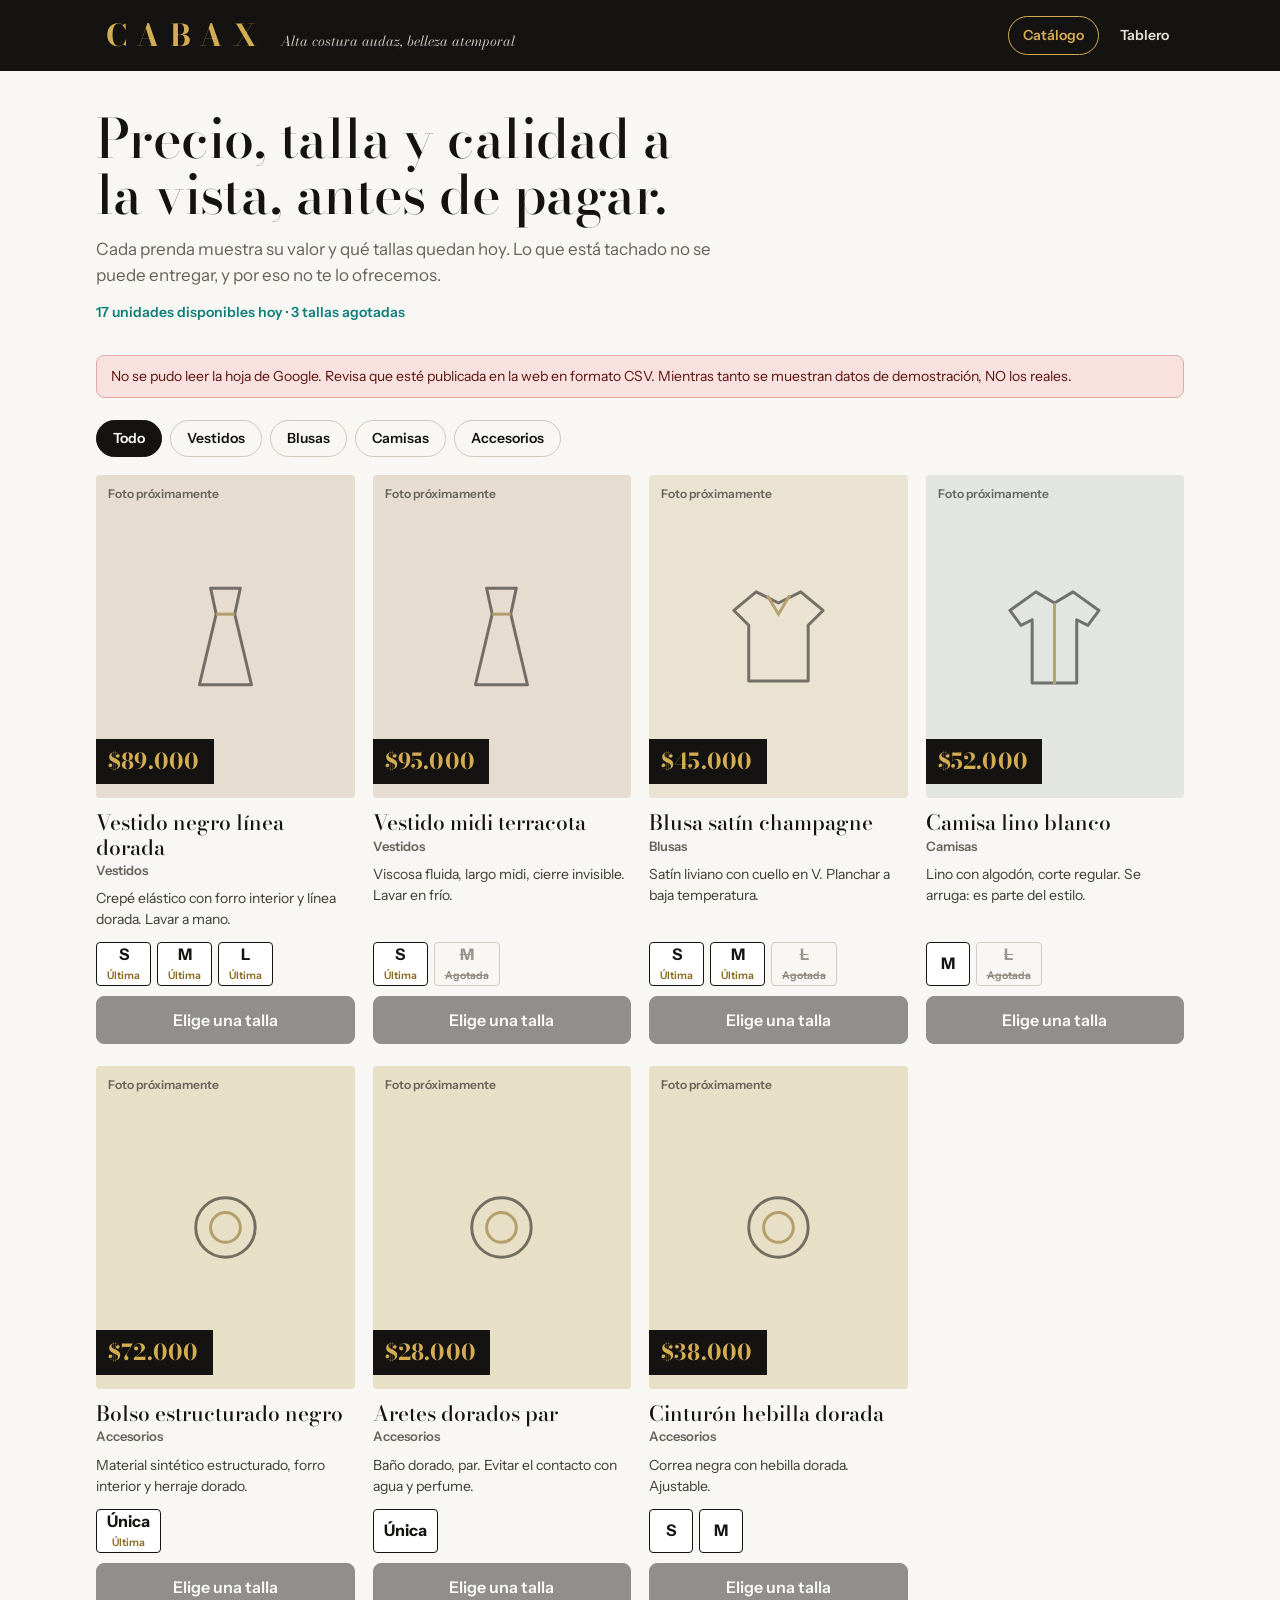
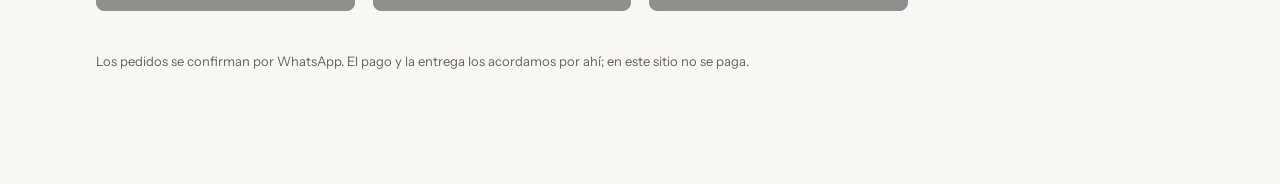
==== index.html @ 47107a6c "Add files via upload" ====
<!doctype html>
<html lang="es">
<head>
<meta charset="utf-8">
<meta name="viewport" content="width=device-width,initial-scale=1,viewport-fit=cover">
<title>CABAX · Catálogo</title>
<meta name="description" content="Alta costura audaz en Maicao: mira el precio, la talla y la calidad de cada prenda antes de pagar.">
<link rel="preconnect" href="https://fonts.googleapis.com">
<link rel="preconnect" href="https://fonts.gstatic.com" crossorigin>
<link href="https://fonts.googleapis.com/css2?family=Bodoni+Moda:ital,opsz,wght@0,6..96,500;0,6..96,700;1,6..96,500&family=Instrument+Sans:wght@400;500;600;700&display=swap" rel="stylesheet">
<link rel="stylesheet" href="cabax.css">
<style>
.hero { padding-block: 40px 20px; max-width: 760px; }
.hero h1 { font-family: var(--f-display); font-weight: 500; font-size: clamp(32px, 6vw, 54px); line-height: 1.04; margin: 0 0 14px; letter-spacing: -.01em; text-wrap: balance; }
.hero p { margin: 0; color: var(--muted); font-size: 17px; max-width: 56ch; }
.stock-line { margin-top: 14px; font-size: 14px; font-weight: 600; color: var(--teal); }
.chips { display: flex; gap: 8px; flex-wrap: wrap; margin-block: 22px 18px; }
.chip { border: 1px solid #cfc9bd; background: transparent; border-radius: 999px; padding: 7px 16px; font-weight: 600; font-size: 14px; cursor: pointer; }
.chip[aria-pressed="true"] { background: var(--ink); color: #fff; border-color: var(--ink); }
.grid { display: grid; grid-template-columns: repeat(auto-fill, minmax(250px, 1fr)); gap: 22px 18px; }
.prod { display: flex; flex-direction: column; min-width: 0; }
.ph { position: relative; aspect-ratio: 4 / 5; background: var(--tint, #e9e4d8); border-radius: 4px; overflow: hidden; display: grid; place-items: center; }
.ph img { position: absolute; inset: 0; width: 100%; height: 100%; object-fit: cover; }
.ph svg { width: 46%; opacity: .55; }
.ph .soon { position: absolute; top: 10px; left: 12px; font-size: 12px; color: rgba(20,19,17,.6); font-weight: 600; }
.tag { position: absolute; left: 0; bottom: 14px; background: var(--ink); color: var(--gold-bright); font-family: var(--f-display); font-weight: 700; font-size: 22px; padding: 6px 14px 6px 12px; letter-spacing: .01em; font-variant-numeric: lining-nums; }
.prod h2 { font-family: var(--f-display); font-weight: 500; font-size: 21px; line-height: 1.15; margin: 12px 0 2px; }
.prod .cat { font-size: 13px; color: var(--muted); font-weight: 600; }
.prod .q { font-size: 14px; color: #3d3a34; margin: 8px 0 12px; }
.sizes { display: flex; flex-wrap: wrap; gap: 6px; margin-top: auto; }
.sz { min-width: 44px; height: 44px; padding: 0 10px; border: 1px solid var(--ink); background: #fff; border-radius: 4px; font-weight: 700; cursor: pointer; display: grid; place-items: center; line-height: 1.1; }
.sz small { display: block; font-size: 10.5px; font-weight: 600; color: var(--gold); }
.sz[aria-pressed="true"] { background: var(--ink); color: #fff; }
.sz[aria-pressed="true"] small { color: var(--gold-bright); }
.sz:disabled { border-color: #d3cec3; color: #9a958a; background: transparent; text-decoration: line-through; cursor: not-allowed; }
.sz:disabled small { text-decoration: none; color: #8a857a; }
.add { margin-top: 10px; width: 100%; }
.empty { color: var(--muted); padding: 40px 0; }

.bar { position: fixed; left: 0; right: 0; bottom: 0; background: var(--ink); color: #fff; z-index: 30; padding: 12px max(16px, env(safe-area-inset-right)) calc(12px + env(safe-area-inset-bottom)) max(16px, env(safe-area-inset-left)); }
.bar .in { max-width: 1120px; margin: 0 auto; display: flex; align-items: center; gap: 14px; }
.bar .info { flex: 1; min-width: 0; line-height: 1.2; }
.bar .info small { color: #b9b3a6; font-size: 12.5px; display: block; }
.bar .info b { font-family: var(--f-display); font-size: 22px; color: var(--gold-bright); }

dialog { border: 0; padding: 0; width: min(560px, 100vw); max-width: 100vw; max-height: 100dvh; border-radius: 12px 12px 0 0; background: var(--paper); color: var(--ink); margin: auto auto 0; }
dialog::backdrop { background: rgba(20,19,17,.55); }
.sheet { padding: 18px max(16px, env(safe-area-inset-left)) calc(20px + env(safe-area-inset-bottom)); display: grid; gap: 14px; max-height: 92dvh; overflow: auto; }
.sheet h2 { font-family: var(--f-display); font-weight: 500; font-size: 26px; margin: 0; }
.lines { display: grid; gap: 0; border-top: 1px solid var(--line); }
.ln { display: flex; justify-content: space-between; gap: 10px; align-items: center; padding: 10px 0; border-bottom: 1px solid var(--line); }
.ln b { font-weight: 600; display: block; }
.ln span { font-size: 13.5px; color: var(--muted); }
.ln .p { font-family: var(--f-display); font-weight: 700; white-space: nowrap; }
.row2 { display: grid; grid-template-columns: 1fr 1fr; gap: 12px; }
.err-t { color: var(--bad); font-size: 13.5px; margin: -6px 0 0; }
.total { display: flex; justify-content: space-between; align-items: baseline; font-size: 15px; }
.total b { font-family: var(--f-display); font-size: 26px; }
.note { font-size: 13.5px; color: var(--muted); margin: 0; }
.acts { display: flex; gap: 10px; flex-wrap: wrap; }
.acts .btn { flex: 1; min-width: 150px; }
@media (max-width: 560px) {
  .slogan { display: none; }
  .hero { padding-block: 26px 8px; }
  .grid { grid-template-columns: repeat(2, minmax(0, 1fr)); gap: 20px 12px; }
  .tag { font-size: 17px; padding: 5px 10px 5px 9px; bottom: 10px; }
  .prod h2 { font-size: 17px; }
  .prod .q { font-size: 13px; }
  .sz { min-width: 40px; height: 42px; padding: 0 8px; }
}
@media (max-width: 360px) { .row2 { grid-template-columns: 1fr; } }
@media (prefers-reduced-motion: no-preference) { .sz, .btn, .chip { transition: background-color .15s, color .15s; } }
</style>
</head>
<body>
<header class="top">
  <div class="wrap">
    <a class="brand" href="index.html" aria-label="CABAX, inicio"><span class="wordmark">CABAX</span><span class="slogan">Alta costura audaz, belleza atemporal</span></a>
    <nav class="nav" aria-label="Principal"><a href="index.html" aria-current="page">Catálogo</a><a href="tablero.html">Tablero</a></nav>
  </div>
</header>

<main class="wrap">
  <section class="hero">
    <h1>Precio, talla y calidad a la vista, antes de pagar.</h1>
    <p>Cada prenda muestra su valor y qué tallas quedan hoy. Lo que está tachado no se puede entregar, y por eso no te lo ofrecemos.</p>
    <div class="stock-line" id="stock-line" aria-live="polite"></div>
  </section>
  <div id="avisos"></div>
  <div class="chips" id="chips" role="group" aria-label="Filtrar por categoría"></div>
  <div class="grid" id="grid"></div>
  <p class="empty" id="empty" hidden>Cargando el catálogo…</p>
  <p class="foot">Los pedidos se confirman por WhatsApp. El pago y la entrega los acordamos por ahí; en este sitio no se paga.</p>
</main>

<div class="bar" id="bar" hidden>
  <div class="in">
    <div class="info"><small id="bar-n">Mi pedido</small><b id="bar-t">$0</b></div>
    <button class="btn gold" id="open-bag" type="button">Ver mi pedido</button>
  </div>
</div>

<dialog id="bag" aria-labelledby="bag-h">
  <form class="sheet" id="f" method="dialog" novalidate>
    <h2 id="bag-h">Mi pedido</h2>
    <div class="lines" id="lines"></div>
    <div class="total"><span>Total</span><b id="total">$0</b></div>
    <label class="f">Tu nombre<input type="text" id="nombre" maxlength="40" autocomplete="given-name" placeholder="Ej.: María L."></label>
    <p class="err-t" id="e-nombre" hidden>Escribe tu nombre para poder confirmar el pedido.</p>
    <div class="row2">
      <label class="f">Edad<input type="number" id="edad" min="10" max="99" inputmode="numeric" placeholder="22"></label>
      <label class="f">Sexo<select id="sexo"><option value="">Prefiero no decir</option><option>Mujer</option><option>Hombre</option></select></label>
    </div>
    <div class="row2">
      <label class="f">¿Cada cuánto compras ropa?<select id="frec"><option value="">Prefiero no decir</option><option>2 veces al mes</option><option>1 vez al mes</option><option>Cada dos meses</option><option>Casi no compra</option></select></label>
      <label class="f">¿Para qué día?<input type="date" id="fecha"></label>
    </div>
    <label class="f">Nota (opcional)<textarea id="nota" rows="2" maxlength="140" placeholder="Ej.: lo recojo en el descanso"></textarea></label>
    <p class="note">Edad, sexo y frecuencia ayudan al equipo a decidir qué reponer. Son opcionales y no se muestran con tu nombre.</p>
    <div class="acts">
      <button class="btn gold" type="button" id="wa">Enviar por WhatsApp</button>
      <button class="btn ghost" type="button" id="copy">Copiar mensaje</button>
      <button class="btn ghost" type="button" id="close">Seguir mirando</button>
    </div>
  </form>
</dialog>
<div class="toast" id="toast" hidden></div>

<script src="config.js"></script>
<script src="demo-data.js"></script>
<script src="lib.js"></script>
<script>
(function () {
  "use strict";
  var $ = function (id) { return document.getElementById(id); }, X = window.CX, esc = X.esc, money = X.money;
  var data, stock, bag = [], cat = "Todo";
  var TINTS = { "Vestidos": "#e6ddd0", "Blusas": "#ebe3d2", "Camisas": "#e3e5e2", "Accesorios": "#e8dfc7" };
  var GLYPH = {
    "Vestidos": '<path d="M24 6h16l-3 14 9 38H18l9-38z" fill="none" stroke="#141311" stroke-width="1.6" stroke-linejoin="round"/><path d="M27 20h10" stroke="#8a6a1e" stroke-width="1.6"/>',
    "Blusas": '<path d="M20 8l12 6 12-6 12 10-8 8v30H16V26l-8-8z" fill="none" stroke="#141311" stroke-width="1.6" stroke-linejoin="round"/><path d="M26 10l6 10 6-10" fill="none" stroke="#8a6a1e" stroke-width="1.6"/>',
    "Camisas": '<path d="M22 8l10 6 10-6 14 10-6 8-6-3v34H20V23l-6 3-6-8z" fill="none" stroke="#141311" stroke-width="1.6" stroke-linejoin="round"/><path d="M32 14v44" stroke="#8a6a1e" stroke-width="1.6"/>',
    "Accesorios": '<circle cx="32" cy="32" r="16" fill="none" stroke="#141311" stroke-width="1.6"/><circle cx="32" cy="32" r="8" fill="none" stroke="#8a6a1e" stroke-width="1.6"/>'
  };

  function toast(t) { var e = $("toast"); e.textContent = t; e.hidden = false; clearTimeout(toast.h); toast.h = setTimeout(function () { e.hidden = true; }, 3200); }

  function groups() {
    var by = {}, order = [];
    stock.rows.forEach(function (r) {
      var k = r.item.codigo || r.item.prenda;
      if (!by[k]) { by[k] = { k: k, prenda: r.item.prenda, categoria: r.item.categoria, precio: r.item.precio, calidad: r.item.calidad, foto: r.item.foto, tallas: [] }; order.push(k); }
      by[k].tallas.push(r);
    });
    return order.map(function (k) { by[k].tallas.sort(function (a, b) { return X.tallaIdx(a.item.talla) - X.tallaIdx(b.item.talla); }); return by[k]; });
  }
  var sel = {};   /* talla elegida por prenda: { codigo: "M" } */

  function render() {
    var gs = groups(), cats = ["Todo"];
    gs.forEach(function (g) { if (cats.indexOf(g.categoria) < 0) cats.push(g.categoria); });
    $("chips").innerHTML = cats.map(function (c) { return '<button class="chip" type="button" data-cat="' + esc(c) + '" aria-pressed="' + (c === cat) + '">' + esc(c) + "</button>"; }).join("");
    var list = gs.filter(function (g) { return cat === "Todo" || g.categoria === cat; });
    var disp = X.sum(stock.rows, function (r) { return Math.max(0, r.disp); });
    var agot = stock.rows.filter(function (r) { return r.disp <= 0; }).length;
    $("stock-line").textContent = disp + " unidades disponibles hoy" + (agot ? " · " + agot + (agot === 1 ? " talla agotada" : " tallas agotadas") : "");
    $("empty").hidden = list.length > 0; if (!list.length) $("empty").textContent = "No hay prendas en esta categoría por ahora.";
    $("grid").innerHTML = list.map(function (g) {
      var photo = g.foto ? '<img src="' + esc(g.foto) + '" alt="' + esc(g.prenda) + '" loading="lazy">' : '<svg viewBox="0 0 64 64" aria-hidden="true">' + (GLYPH[g.categoria] || GLYPH["Accesorios"]) + '</svg><span class="soon">Foto próximamente</span>';
      var sizes = g.tallas.map(function (r) {
        var t = r.item.talla, off = r.disp <= 0, inBag = bag.some(function (b) { return b.key === X.key(g.prenda, t); });
        var pressed = !off && (sel[g.k] === t);
        return '<button class="sz" type="button" data-g="' + esc(g.k) + '" data-t="' + esc(t) + '" aria-pressed="' + pressed + '"' + (off ? " disabled" : "") + ' aria-label="Talla ' + esc(t) + (off ? ", agotada" : (r.disp === 1 ? ", última unidad" : "")) + '">' + esc(t) + (off ? "<small>Agotada</small>" : (r.disp === 1 ? "<small>Última</small>" : "")) + "</button>";
      }).join("");
      var all0 = g.tallas.every(function (r) { return r.disp <= 0; });
      return '<article class="prod"><div class="ph" style="--tint:' + (TINTS[g.categoria] || "#e9e4d8") + '">' + photo + '<span class="tag">' + money(g.precio) + '</span></div><h2>' + esc(g.prenda) + '</h2><span class="cat">' + esc(g.categoria) + "</span>" + (g.calidad ? '<p class="q">' + esc(g.calidad) + "</p>" : '<p class="q"></p>') + '<div class="sizes" role="group" aria-label="Tallas de ' + esc(g.prenda) + '">' + sizes + "</div>" +
        '<button class="btn add" type="button" data-add="' + esc(g.k) + '"' + (sel[g.k] && !all0 ? "" : " disabled") + ">" + (all0 ? "Agotada por ahora" : (sel[g.k] ? "Agregar talla " + esc(sel[g.k]) + " a mi pedido" : "Elige una talla")) + "</button></article>";
    }).join("");
    renderBag();
  }

  function renderBag() {
    var n = bag.length, tot = X.sum(bag, function (b) { return b.precio; });
    $("bar").hidden = n === 0;
    $("bar-n").textContent = n + (n === 1 ? " prenda en mi pedido" : " prendas en mi pedido");
    $("bar-t").textContent = money(tot);
    $("total").textContent = money(tot);
    $("lines").innerHTML = bag.length ? bag.map(function (b, i) {
      return '<div class="ln"><div><b>' + esc(b.prenda) + "</b><span>Talla " + esc(b.talla) + '</span></div><div style="display:flex;align-items:center;gap:10px"><span class="p">' + money(b.precio) + '</span><button class="btn ghost sm" type="button" data-rm="' + i + '" aria-label="Quitar ' + esc(b.prenda) + ', talla ' + esc(b.talla) + '">Quitar</button></div></div>';
    }).join("") : '<p class="note" style="padding:10px 0">Tu pedido está vacío. Elige una talla y toca “Agregar”.</p>';
  }

  $("chips").addEventListener("click", function (e) { var b = e.target.closest("[data-cat]"); if (!b) return; cat = b.dataset.cat; render(); });
  $("grid").addEventListener("click", function (e) {
    var s = e.target.closest(".sz"), a = e.target.closest("[data-add]");
    if (s && !s.disabled) { sel[s.dataset.g] = sel[s.dataset.g] === s.dataset.t ? "" : s.dataset.t; render(); return; }
    if (a && !a.disabled) {
      var g = groups().filter(function (x) { return x.k === a.dataset.add; })[0], t = sel[a.dataset.add]; if (!g || !t) return;
      var k = X.key(g.prenda, t);
      if (bag.some(function (b) { return b.key === k; })) { toast("Esa prenda ya está en tu pedido."); return; }
      bag.push({ key: k, prenda: g.prenda, talla: t, precio: g.precio, categoria: g.categoria });
      sel[a.dataset.add] = ""; toast(g.prenda + " (talla " + t + ") agregada."); render();
    }
  });
  $("open-bag").addEventListener("click", function () { $("bag").showModal(); });
  $("close").addEventListener("click", function () { $("bag").close(); });
  $("lines").addEventListener("click", function (e) { var r = e.target.closest("[data-rm]"); if (!r) return; bag.splice(+r.dataset.rm, 1); render(); if (!bag.length) $("bag").close(); });

  function buildMsg() {
    var f = $("fecha").value, nota = $("nota").value.trim(), L = ["🛍️ *Pedido CABAX*", "Nombre: " + $("nombre").value.trim()];
    if ($("edad").value) L.push("Edad: " + $("edad").value);
    if ($("sexo").value) L.push("Sexo: " + $("sexo").value);
    if ($("frec").value) L.push("Compra ropa: " + $("frec").value);
    if (f) L.push("Entrega: " + f + " (" + X.dayName(f) + ")");
    L.push("Prendas:");
    bag.forEach(function (b) { L.push("- " + b.prenda + " · Talla " + b.talla + " · " + money(b.precio)); });
    L.push("Total: " + money(X.sum(bag, function (b) { return b.precio; })));
    if (nota) L.push("Nota: " + nota);
    return L.join("\n");
  }
  function validate() {
    if (!bag.length) { toast("Tu pedido está vacío."); return false; }
    var ok = !!$("nombre").value.trim(); $("e-nombre").hidden = ok; if (!ok) $("nombre").focus();
    return ok;
  }
  /* Antes de enviar se vuelve a leer el inventario: si algo se agotó o cambió de precio, se avisa. */
  function recheck() {
    return X.loadData().then(function (d) {
      var s = X.stockTable(d.inv, d.ped), msgs = [];
      bag = bag.filter(function (b) {
        var r = s.rows.filter(function (x) { return X.key(x.item.prenda, x.item.talla) === b.key; })[0];
        if (!r || r.disp <= 0) { msgs.push(b.prenda + " (talla " + b.talla + ") se agotó"); return false; }
        if (r.item.precio !== b.precio) { msgs.push(b.prenda + " cambió a " + money(r.item.precio)); b.precio = r.item.precio; }
        return true;
      });
      data = d; stock = s; render();
      return msgs;
    }).catch(function () { return []; });
  }
  $("wa").addEventListener("click", function () {
    if (!validate()) return;
    /* la ventana se abre ya (antes de leer el inventario) para que el navegador no la bloquee */
    var win = window.open("", "_blank");
    recheck().then(function (msgs) {
      if (msgs.length) { if (win) win.close(); toast("Ojo: " + msgs.join("; ") + ". Revisa tu pedido."); if (!bag.length) $("bag").close(); return; }
      var url = "https://wa.me/" + (X.CFG.WHATSAPP || "").replace(/\D/g, "") + "?text=" + encodeURIComponent(buildMsg());
      if (win) win.location.href = url; else window.location.href = url;
    });
  });
  $("copy").addEventListener("click", function () {
    if (!validate()) return;
    var m = buildMsg();
    if (navigator.clipboard && navigator.clipboard.writeText) navigator.clipboard.writeText(m).then(function () { toast("Mensaje copiado. Pégalo en el chat de CABAX."); }, function () { toast("No se pudo copiar. Usa el botón de WhatsApp."); });
    else toast("No se pudo copiar. Usa el botón de WhatsApp.");
  });

  $("fecha").min = X.today(); $("fecha").value = X.today();
  X.loadData().then(function (d) {
    data = d; stock = X.stockTable(d.inv, d.ped);
    var av = d.avisos.slice(); if (d.modo === "demo" && !av.length) av.push("Estás viendo datos de demostración. Conecta las hojas de Google en config.js para ver el inventario real.");
    $("avisos").innerHTML = av.map(function (a) { return '<div class="banner' + (d.avisos.length ? " err" : "") + '" role="status">' + esc(a) + "</div>"; }).join("");
    render();
  });
})();
</script>
</body>
</html>
---- cabax.css ----
/* CABAX · estilos comunes. Negro y dorado de la marca; turquesa solo para datos. */
:root {
  --ink: #141311;
  --paper: #f8f7f4;
  --card: #ffffff;
  --line: #e4e0d7;
  --muted: #67625a;
  --gold: #8a6a1e;          /* dorado para texto sobre claro */
  --gold-bright: #d4ac52;   /* dorado sobre negro */
  --teal: #0f7f78;          /* datos */
  --teal-soft: #d9efec;
  --bad: #b3261e; --bad-soft: #f8e1df;
  --warn: #8f5a00; --warn-soft: #f9ecc9;
  --good: #1d7048; --good-soft: #dff0e6;
  --f-display: "Bodoni Moda", "Didot", "Bodoni 72", Georgia, serif;
  --f-body: "Instrument Sans", system-ui, -apple-system, "Segoe UI", sans-serif;
}
* { box-sizing: border-box; }
html { -webkit-text-size-adjust: 100%; }
body { margin: 0; background: var(--paper); color: var(--ink); font: 16px/1.5 var(--f-body); }
a { color: inherit; }
button, input, select, textarea { font: inherit; color: inherit; }
:focus-visible { outline: 3px solid var(--teal); outline-offset: 2px; }
.wrap { max-width: 1120px; margin: 0 auto; padding-inline: max(16px, env(safe-area-inset-left)); }
[hidden] { display: none !important; }

.top { background: var(--ink); color: #fff; }
.top .wrap { display: flex; align-items: center; justify-content: space-between; gap: 16px; padding-block: 16px; flex-wrap: wrap; }
.brand { display: flex; align-items: baseline; gap: 14px; text-decoration: none; min-width: 0; flex-wrap: wrap; }
.wordmark { font-family: var(--f-display); font-weight: 700; font-size: 30px; letter-spacing: .32em; color: var(--gold-bright); line-height: 1; padding-left: .32em; }
.slogan { font-family: var(--f-display); font-style: italic; font-size: 14px; color: #cfc9bd; }
.nav { display: flex; gap: 6px; }
.nav a { text-decoration: none; padding: 8px 14px; border-radius: 999px; font-size: 14px; font-weight: 600; color: #e7e2d8; border: 1px solid transparent; }
.nav a[aria-current="page"] { border-color: var(--gold-bright); color: var(--gold-bright); }
.nav a:hover { border-color: #5b564c; }

.banner { padding: 10px 14px; border-radius: 8px; font-size: 14px; margin-block: 12px; background: var(--warn-soft); color: #4d3200; border: 1px solid #e6cf8c; }
.banner.err { background: var(--bad-soft); color: #5c120d; border-color: #e3aaa5; }

.btn { appearance: none; border: 1px solid var(--ink); background: var(--ink); color: #fff; border-radius: 8px; padding: 11px 18px; font-weight: 600; cursor: pointer; text-decoration: none; display: inline-block; text-align: center; }
.btn:hover { background: #2a2824; }
.btn.gold { background: var(--gold-bright); border-color: var(--gold-bright); color: #1d1608; }
.btn.gold:hover { background: #dcb862; }
.btn.ghost { background: transparent; color: var(--ink); }
.btn.ghost:hover { background: #efece5; }
.btn.sm { padding: 6px 12px; font-size: 13.5px; }
.btn:disabled { opacity: .45; cursor: not-allowed; }

label.f { display: grid; gap: 4px; font-size: 13.5px; font-weight: 600; color: var(--muted); }
input[type=text], input[type=number], input[type=date], select, textarea { background: #fff; border: 1px solid #cfc9bd; border-radius: 8px; padding: 10px 12px; width: 100%; min-width: 0; font-weight: 500; color: var(--ink); }
textarea { resize: vertical; }

.toast { position: fixed; left: 50%; transform: translateX(-50%); bottom: 88px; background: var(--ink); color: #fff; padding: 10px 16px; border-radius: 8px; font-size: 14px; z-index: 50; max-width: calc(100% - 32px); }
.foot { padding-block: 28px 100px; color: var(--muted); font-size: 13px; }
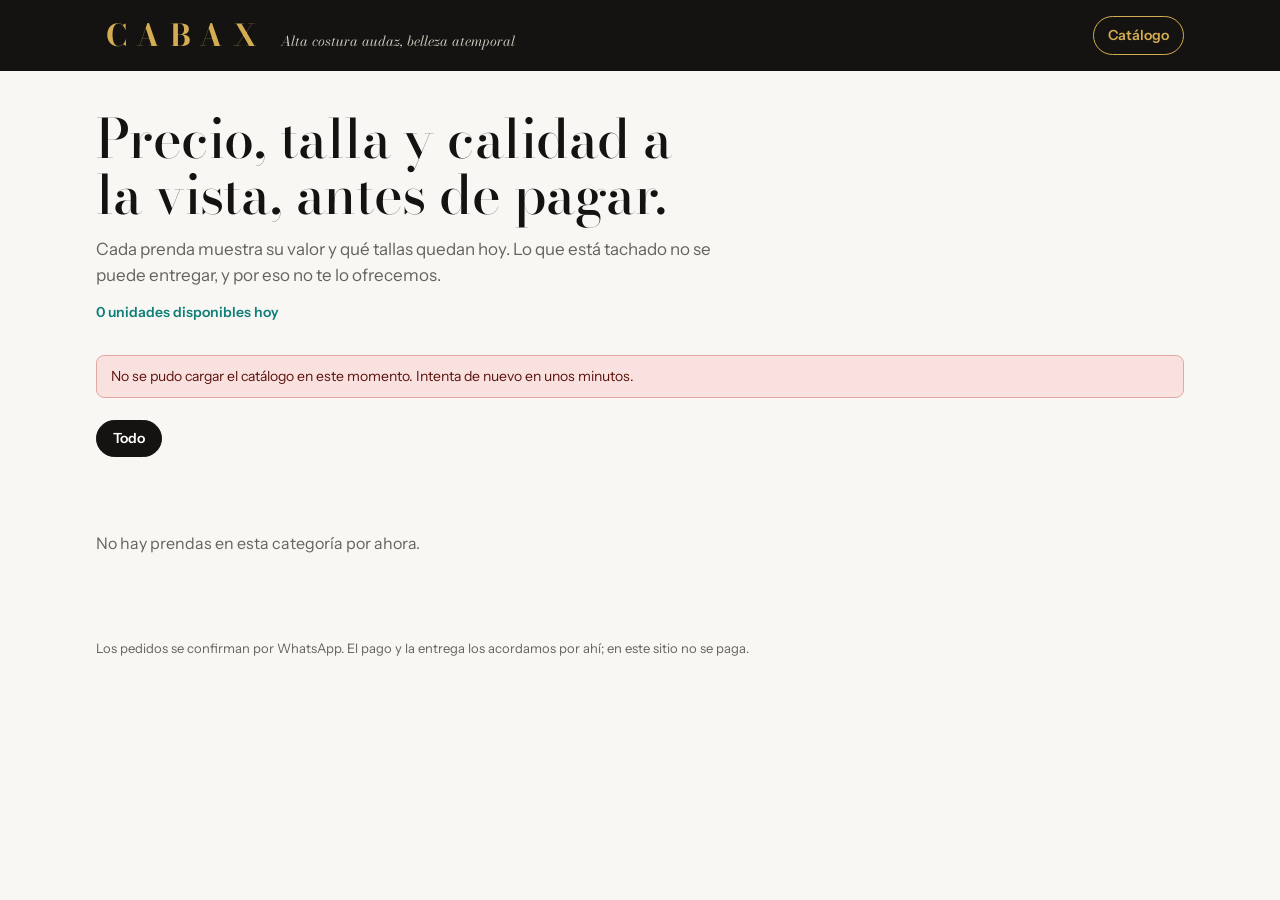
==== commit a2558c2a: "Add files via upload" ====
--- a/index.html
+++ b/index.html
@@ -76,7 +76,7 @@
 <header class="top">
   <div class="wrap">
     <a class="brand" href="index.html" aria-label="CABAX, inicio"><span class="wordmark">CABAX</span><span class="slogan">Alta costura audaz, belleza atemporal</span></a>
-    <nav class="nav" aria-label="Principal"><a href="index.html" aria-current="page">Catálogo</a><a href="tablero.html">Tablero</a></nav>
+    <nav class="nav" aria-label="Principal"><a href="index.html" aria-current="page">Catálogo</a></nav>
   </div>
 </header>
 
@@ -205,8 +205,8 @@
   $("close").addEventListener("click", function () { $("bag").close(); });
   $("lines").addEventListener("click", function (e) { var r = e.target.closest("[data-rm]"); if (!r) return; bag.splice(+r.dataset.rm, 1); render(); if (!bag.length) $("bag").close(); });
 
-  function buildMsg() {
-    var f = $("fecha").value, nota = $("nota").value.trim(), L = ["🛍️ *Pedido CABAX*", "Nombre: " + $("nombre").value.trim()];
+  function buildMsg(ids) {
+    var f = $("fecha").value, nota = $("nota").value.trim(), L = ["🛍️ *Pedido CABAX*" + (ids && ids.length ? " " + ids.join(", ") : ""), "Nombre: " + $("nombre").value.trim()];
     if ($("edad").value) L.push("Edad: " + $("edad").value);
     if ($("sexo").value) L.push("Sexo: " + $("sexo").value);
     if ($("frec").value) L.push("Compra ropa: " + $("frec").value);
@@ -224,7 +224,7 @@
   }
   /* Antes de enviar se vuelve a leer el inventario: si algo se agotó o cambió de precio, se avisa. */
   function recheck() {
-    return X.loadData().then(function (d) {
+    return X.loadCatalogo().then(function (d) {
       var s = X.stockTable(d.inv, d.ped), msgs = [];
       bag = bag.filter(function (b) {
         var r = s.rows.filter(function (x) { return X.key(x.item.prenda, x.item.talla) === b.key; })[0];
@@ -238,12 +238,29 @@
   }
   $("wa").addEventListener("click", function () {
     if (!validate()) return;
+    var btn = $("wa"); if (btn.disabled) return; btn.disabled = true;
+    function listo() { btn.disabled = false; }
     /* la ventana se abre ya (antes de leer el inventario) para que el navegador no la bloquee */
     var win = window.open("", "_blank");
+    function abrirWA(ids) {
+      var url = "https://wa.me/" + (X.CFG.WHATSAPP || "").replace(/\D/g, "") + "?text=" + encodeURIComponent(buildMsg(ids));
+      if (win) win.location.href = url; else window.location.href = url;
+    }
     recheck().then(function (msgs) {
-      if (msgs.length) { if (win) win.close(); toast("Ojo: " + msgs.join("; ") + ". Revisa tu pedido."); if (!bag.length) $("bag").close(); return; }
-      var url = "https://wa.me/" + (X.CFG.WHATSAPP || "").replace(/\D/g, "") + "?text=" + encodeURIComponent(buildMsg());
-      if (win) win.location.href = url; else window.location.href = url;
+      if (msgs.length) { if (win) win.close(); toast("Ojo: " + msgs.join("; ") + ". Revisa tu pedido."); if (!bag.length) $("bag").close(); listo(); return; }
+      if (!X.CFG.REGISTRO) { abrirWA(); listo(); return; }
+      X.registrar({ nombre: $("nombre").value.trim(), edad: $("edad").value, sexo: $("sexo").value, frecuencia: $("frec").value, canal: "WhatsApp", canalContacto: "Catálogo web", registro: "Web",
+        items: bag.map(function (b) { return { prenda: b.prenda, talla: b.talla, precio: b.precio }; }) }).then(function (r) {
+        listo();
+        if (r.ok) {
+          abrirWA(r.ids); var n = bag.length; bag = []; render(); $("bag").close();
+          toast("Pedido " + r.ids.join(", ") + " registrado. Envía el mensaje de WhatsApp para confirmarlo.");
+        } else if (r.agotado && r.agotado.length) {
+          if (win) win.close(); toast("Se agotó: " + r.agotado.join(", ") + ". Quítalo de tu pedido."); recheck();
+        } else {
+          abrirWA(); toast("No se pudo registrar solo. Envía el mensaje de WhatsApp: el equipo lo anota desde ahí.");
+        }
+      });
     });
   });
   $("copy").addEventListener("click", function () {
@@ -254,7 +271,7 @@
   });
 
   $("fecha").min = X.today(); $("fecha").value = X.today();
-  X.loadData().then(function (d) {
+  X.loadCatalogo().then(function (d) {
     data = d; stock = X.stockTable(d.inv, d.ped);
     var av = d.avisos.slice(); if (d.modo === "demo" && !av.length) av.push("Estás viendo datos de demostración. Conecta las hojas de Google en config.js para ver el inventario real.");
     $("avisos").innerHTML = av.map(function (a) { return '<div class="banner' + (d.avisos.length ? " err" : "") + '" role="status">' + esc(a) + "</div>"; }).join("");
